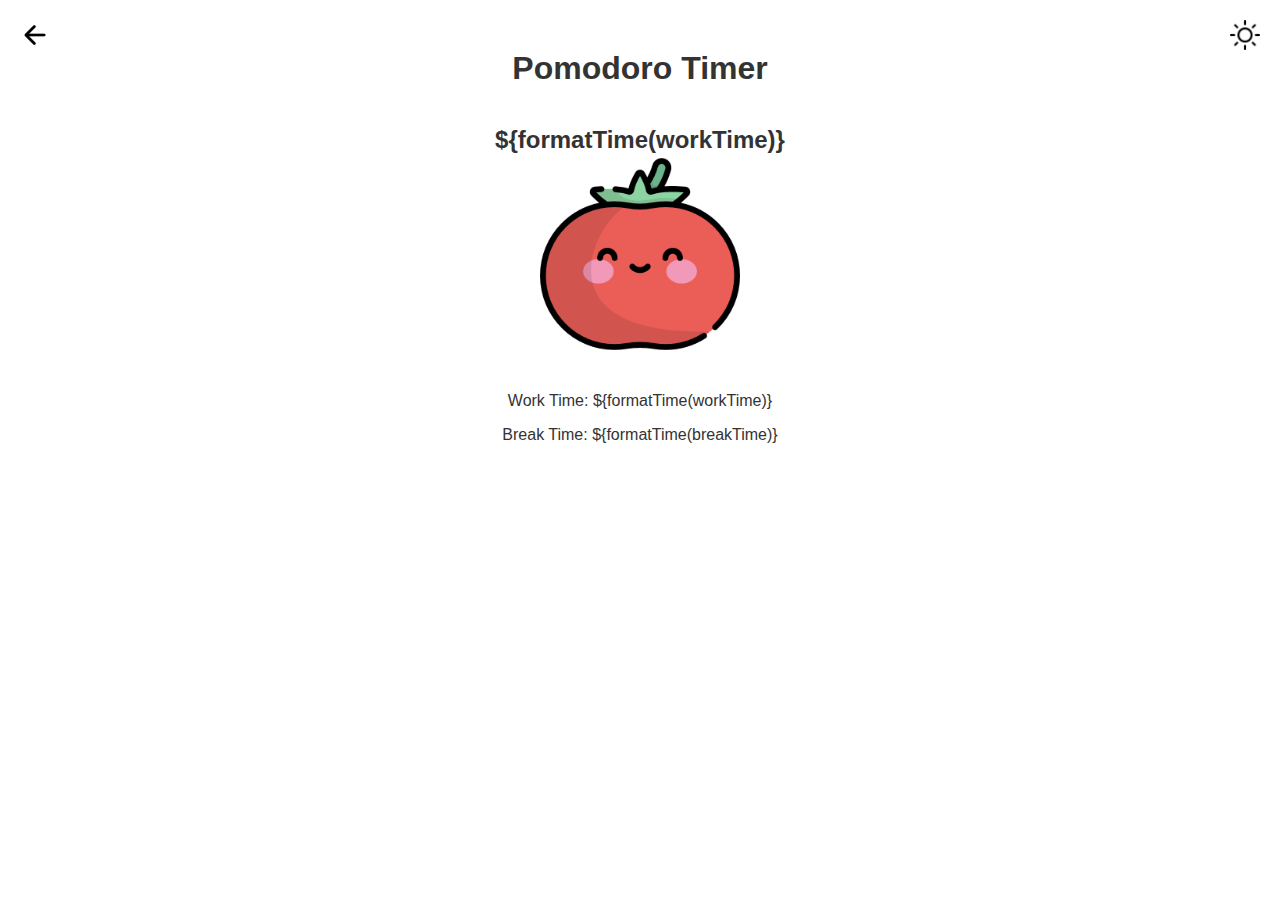
==== timer.html @ 7056cb86 "Move user-selected timer text to bottom" ====
<!DOCTYPE html>
<html lang="en">
<head>
    <meta charset="UTF-8">
    <meta name="viewport" content="width=device-width, initial-scale=1.0">
    <title>Pomodoro Timer - Timer</title>
    <link rel="stylesheet" href="style.css">
    <script defer src="script.js"></script>
</head>
<body>
    <div id="timer-container">
        <h1 class="title">Pomodoro Timer</h1>
        <br>
        
        <div id="timer">${formatTime(workTime)}</div>
            <img id="tomato-img" src="tomato.png" alt="Tomato Image">
        <div id="message"></div>
        
        <br>
        
        <div id="timer-info">  
            <p>Work Time: ${formatTime(workTime)}</p>
            <p>Break Time: ${formatTime(breakTime)}</p>
        </div>
    
    </div>
    
    <img class="back-icon" src="back.png" alt="Back Icon" onclick="goBack()">
    
    <!-- div for the sun/moon icon for light/dark mode -->
    <div id="sun" class="sun"></div>
</body>
</html>
---- style.css ----
body {
    font-family: 'Arial', sans-serif;
    background-color: #fff; /* Set your background color */
    color: #333; /* Set your text color */
}

#settings-container {
    text-align: center;
    margin-top: 50px;
}

button {
    padding: 10px 20px;
    margin-top: 20px;
    background-color: #4CAF50; /* Set your button color */
    color: #fff; /* Set your button text color */
    cursor: pointer;
    border: none;
    border-radius: 5px;
}

#timer-container {
    text-align: center;
    margin-top: 50px;
}

#timer, #message {
    font-size: 24px;
    font-weight: bold;
}

#timer-info p {
    font-size: 16px;
}

#tomato-img {
    max-width: 200px;
}

.back-icon {
    position: absolute;
    top: 20px;
    left: 20px;
    cursor: pointer;
    width: 30px;
    height: 30px;
}

/* Dark mode! */
body.dark-mode {
    background-color: #121212; /* dark background color */
    color: #ffffff; /* text color */
}

.sun {
    width: 30px;
    height: 30px;
    position: absolute;
    top: 20px;
    right: 20px;
    background-image: url('sun.png');
    background-size: cover;
    cursor: pointer;
}
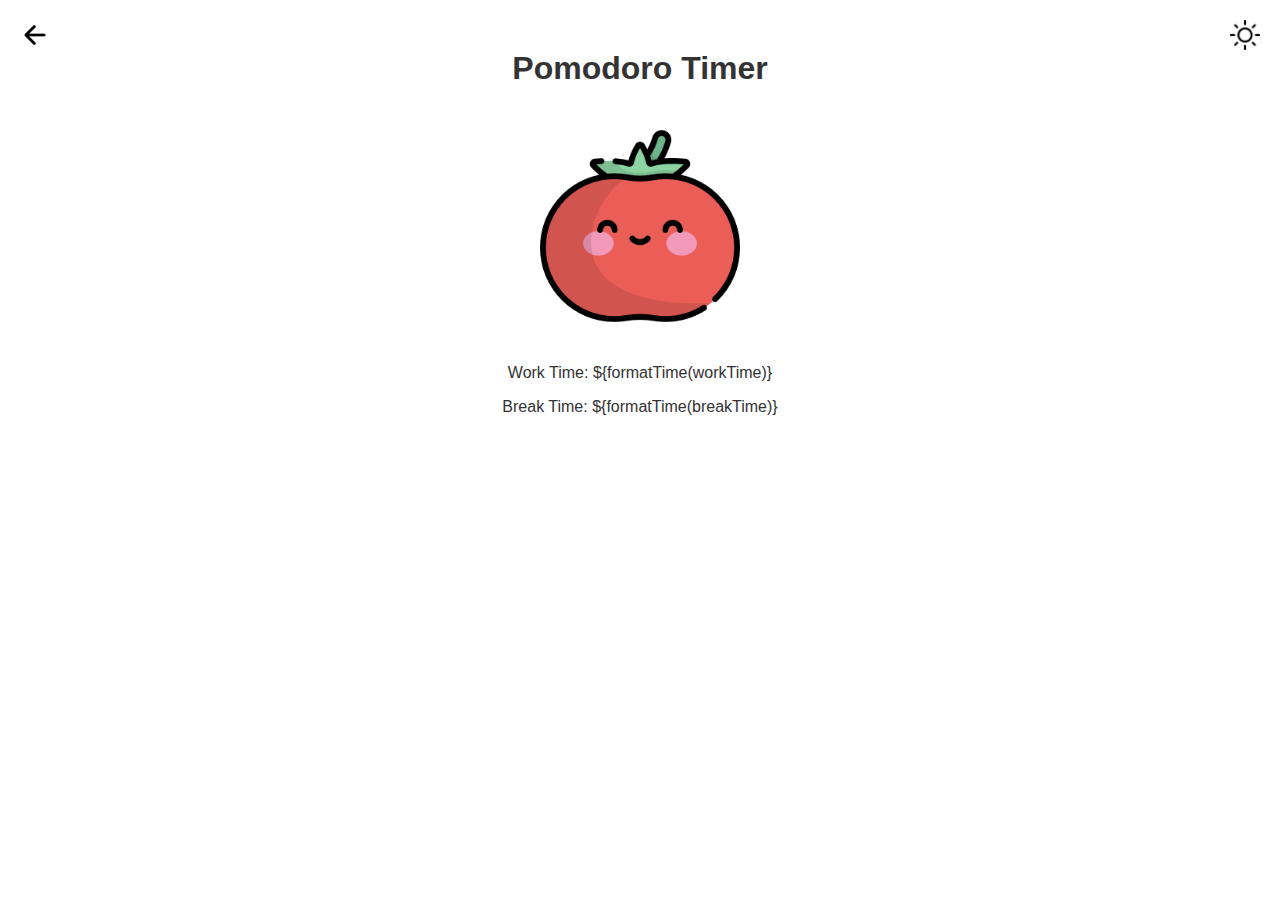
==== commit 3455e119: "Update timer.html" ====
--- a/timer.html
+++ b/timer.html
@@ -1,5 +1,6 @@
 <!DOCTYPE html>
 <html lang="en">
+    
 <head>
     <meta charset="UTF-8">
     <meta name="viewport" content="width=device-width, initial-scale=1.0">
@@ -7,24 +8,25 @@
     <link rel="stylesheet" href="style.css">
     <script defer src="script.js"></script>
 </head>
+    
 <body>
     <div id="timer-container">
         <h1 class="title">Pomodoro Timer</h1>
+        
         <br>
         
-        <div id="timer">${formatTime(workTime)}</div>
-            <img id="tomato-img" src="tomato.png" alt="Tomato Image">
+        <div id="timer"></div>
+        <img id="tomato-img" src="tomato.png" alt="Tomato Image">
         <div id="message"></div>
         
         <br>
         
         <div id="timer-info">  
-            <p>Work Time: ${formatTime(workTime)}</p>
-            <p>Break Time: ${formatTime(breakTime)}</p>
+            <p>Work Time: <span id="work-time-display">${formatTime(workTime)}</span></p>
+            <p>Break Time: <span id="break-time-display">${formatTime(breakTime)}</span></p>
         </div>
-    
+        
     </div>
-    
     <img class="back-icon" src="back.png" alt="Back Icon" onclick="goBack()">
     
     <!-- div for the sun/moon icon for light/dark mode -->
--- a/style.css
+++ b/style.css
@@ -7,6 +7,11 @@
 #settings-container {
     text-align: center;
     margin-top: 50px;
+}
+
+input[type="range"] {
+    width: 300px;
+    margin: 0 auto;
 }
 
 button {
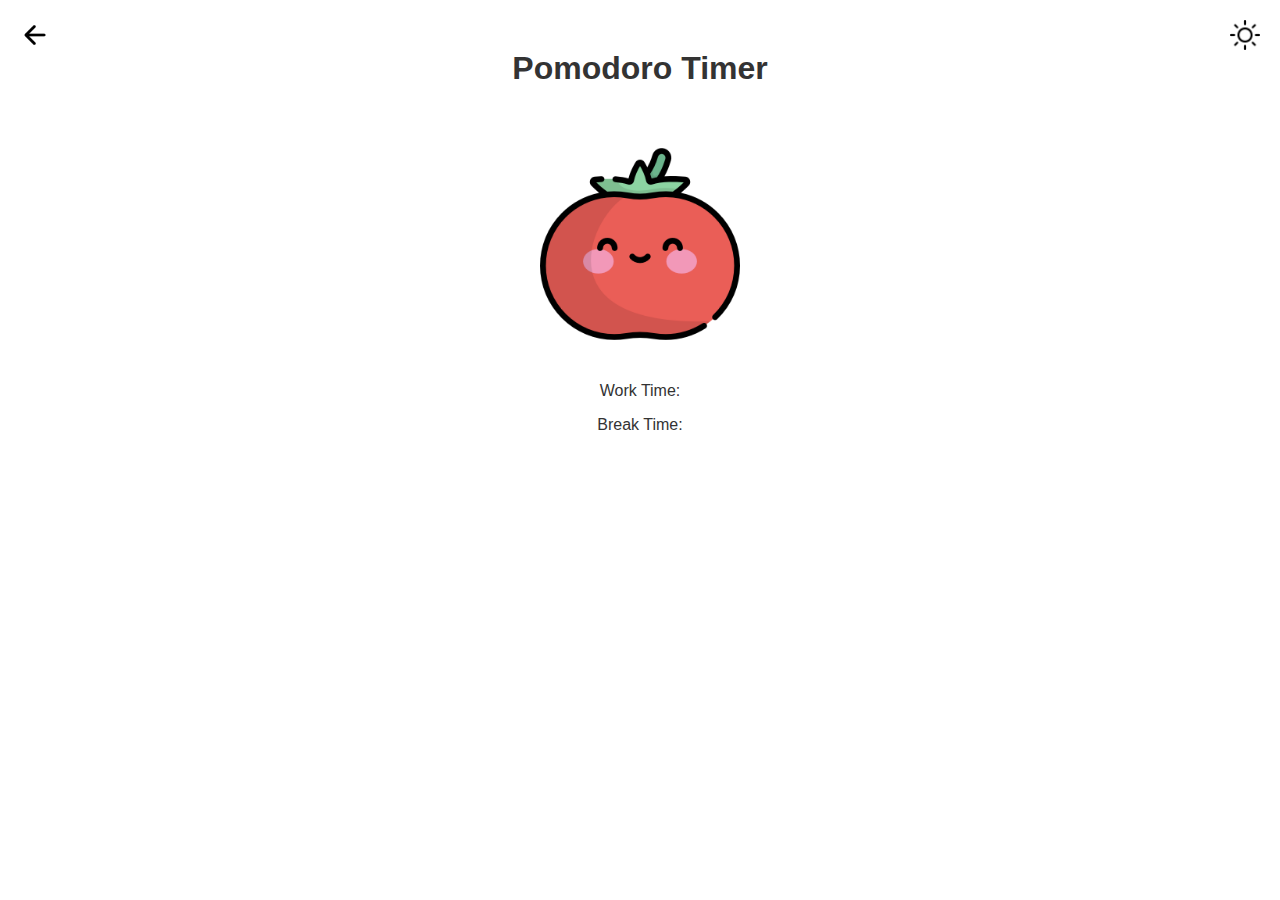
==== commit 00f1754d: "Update timer.html" ====
--- a/timer.html
+++ b/timer.html
@@ -6,7 +6,6 @@
     <meta name="viewport" content="width=device-width, initial-scale=1.0">
     <title>Pomodoro Timer - Timer</title>
     <link rel="stylesheet" href="style.css">
-    <script defer src="script.js"></script>
 </head>
     
 <body>
@@ -16,20 +15,26 @@
         <br>
         
         <div id="timer"></div>
+        
+        <br>
+        
         <img id="tomato-img" src="tomato.png" alt="Tomato Image">
         <div id="message"></div>
         
         <br>
         
         <div id="timer-info">  
-            <p>Work Time: <span id="work-time-display">${formatTime(workTime)}</span></p>
-            <p>Break Time: <span id="break-time-display">${formatTime(breakTime)}</span></p>
+            <p>Work Time: <span id="work-time-display"></span></p>
+            <p>Break Time: <span id="break-time-display"></span></p>
         </div>
         
     </div>
+    
     <img class="back-icon" src="back.png" alt="Back Icon" onclick="goBack()">
     
     <!-- div for the sun/moon icon for light/dark mode -->
-    <div id="sun" class="sun"></div>
+    <div id="sun" class="sun" onclick="toggleDarkMode()"></div>
+
+    <script defer src="script.js"></script>
 </body>
 </html>
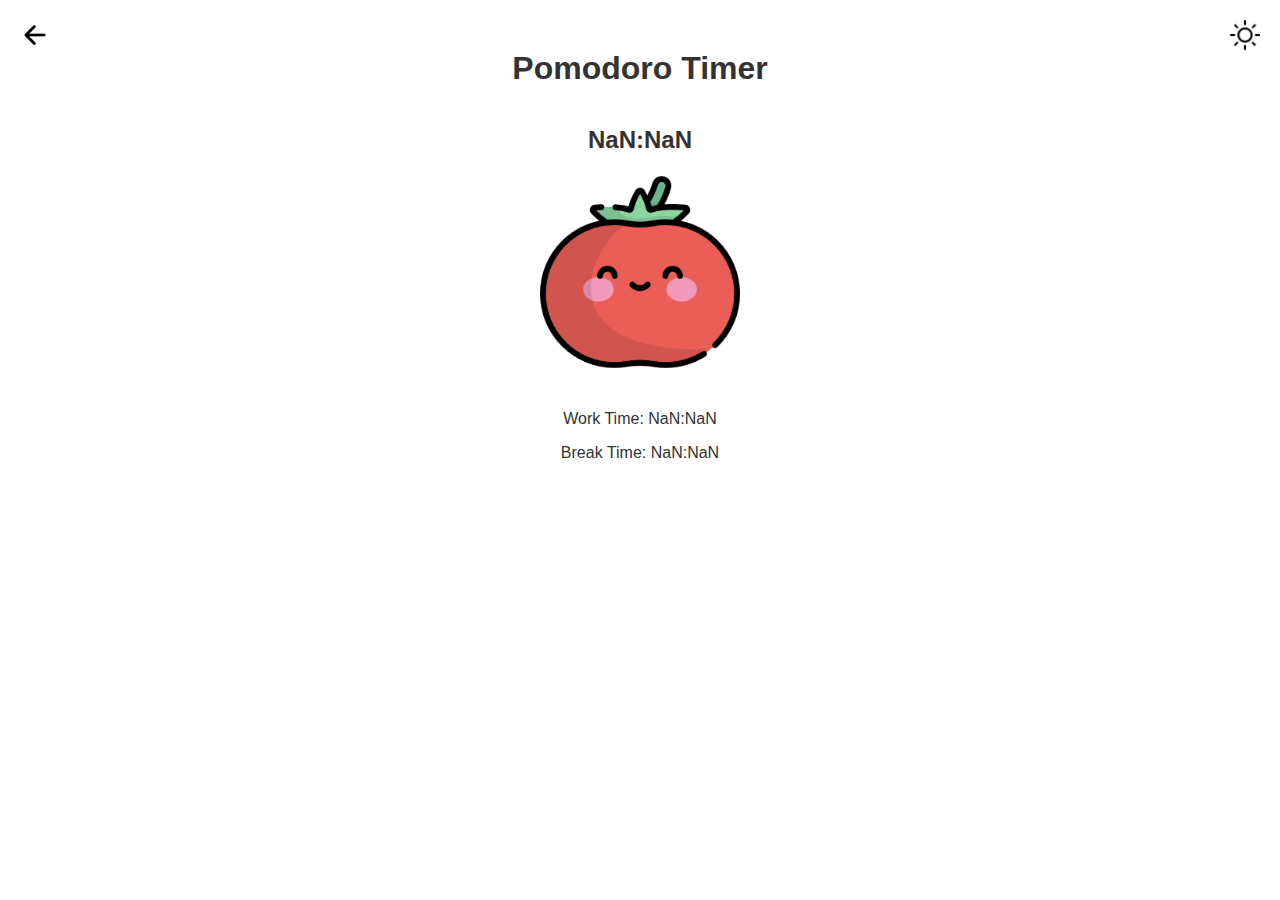
==== commit d9e46869: "Update timer.html" ====
--- a/timer.html
+++ b/timer.html
@@ -1,29 +1,26 @@
 <!DOCTYPE html>
 <html lang="en">
-    
+
 <head>
     <meta charset="UTF-8">
     <meta name="viewport" content="width=device-width, initial-scale=1.0">
     <title>Pomodoro Timer - Timer</title>
     <link rel="stylesheet" href="style.css">
 </head>
-    
+
 <body>
     <div id="timer-container">
         <h1 class="title">Pomodoro Timer</h1>
-        
         <br>
         
         <div id="timer"></div>
-        
         <br>
         
         <img id="tomato-img" src="tomato.png" alt="Tomato Image">
         <div id="message"></div>
-        
         <br>
         
-        <div id="timer-info">  
+        <div id="timer-info">
             <p>Work Time: <span id="work-time-display"></span></p>
             <p>Break Time: <span id="break-time-display"></span></p>
         </div>
@@ -34,7 +31,12 @@
     
     <!-- div for the sun/moon icon for light/dark mode -->
     <div id="sun" class="sun" onclick="toggleDarkMode()"></div>
+    
+    <script defer src="script.js"></script>
+    <script>
+        initializeTimers();
+        startPomodoro();
+    </script>
+</body>
 
-    <script defer src="script.js"></script>
-</body>
 </html>
--- a/style.css
+++ b/style.css
@@ -1,7 +1,7 @@
 body {
     font-family: 'Arial', sans-serif;
-    background-color: #fff; /* Set your background color */
-    color: #333; /* Set your text color */
+    background-color: #fff;
+    color: #333;
 }
 
 #settings-container {
@@ -17,8 +17,8 @@
 button {
     padding: 10px 20px;
     margin-top: 20px;
-    background-color: #4CAF50; /* Set your button color */
-    color: #fff; /* Set your button text color */
+    background-color: #4CAF50;
+    color: #fff;
     cursor: pointer;
     border: none;
     border-radius: 5px;
